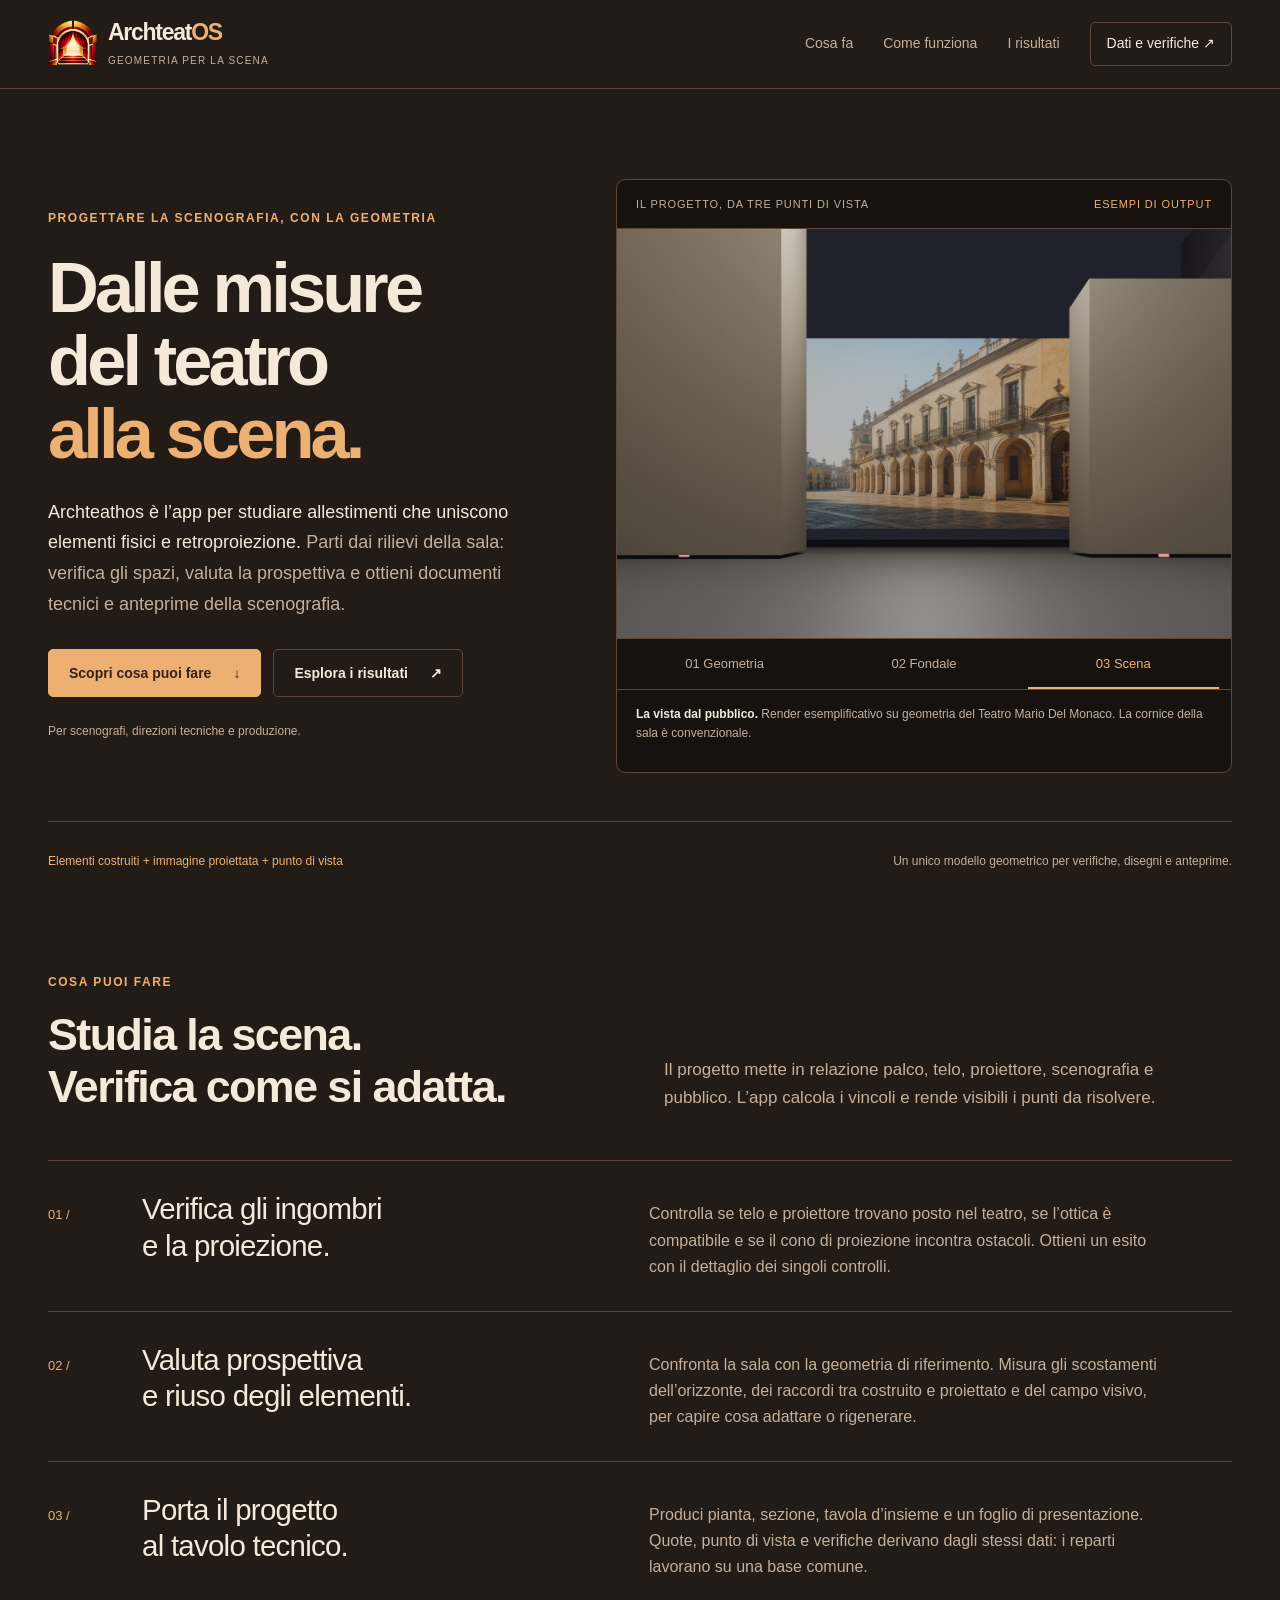
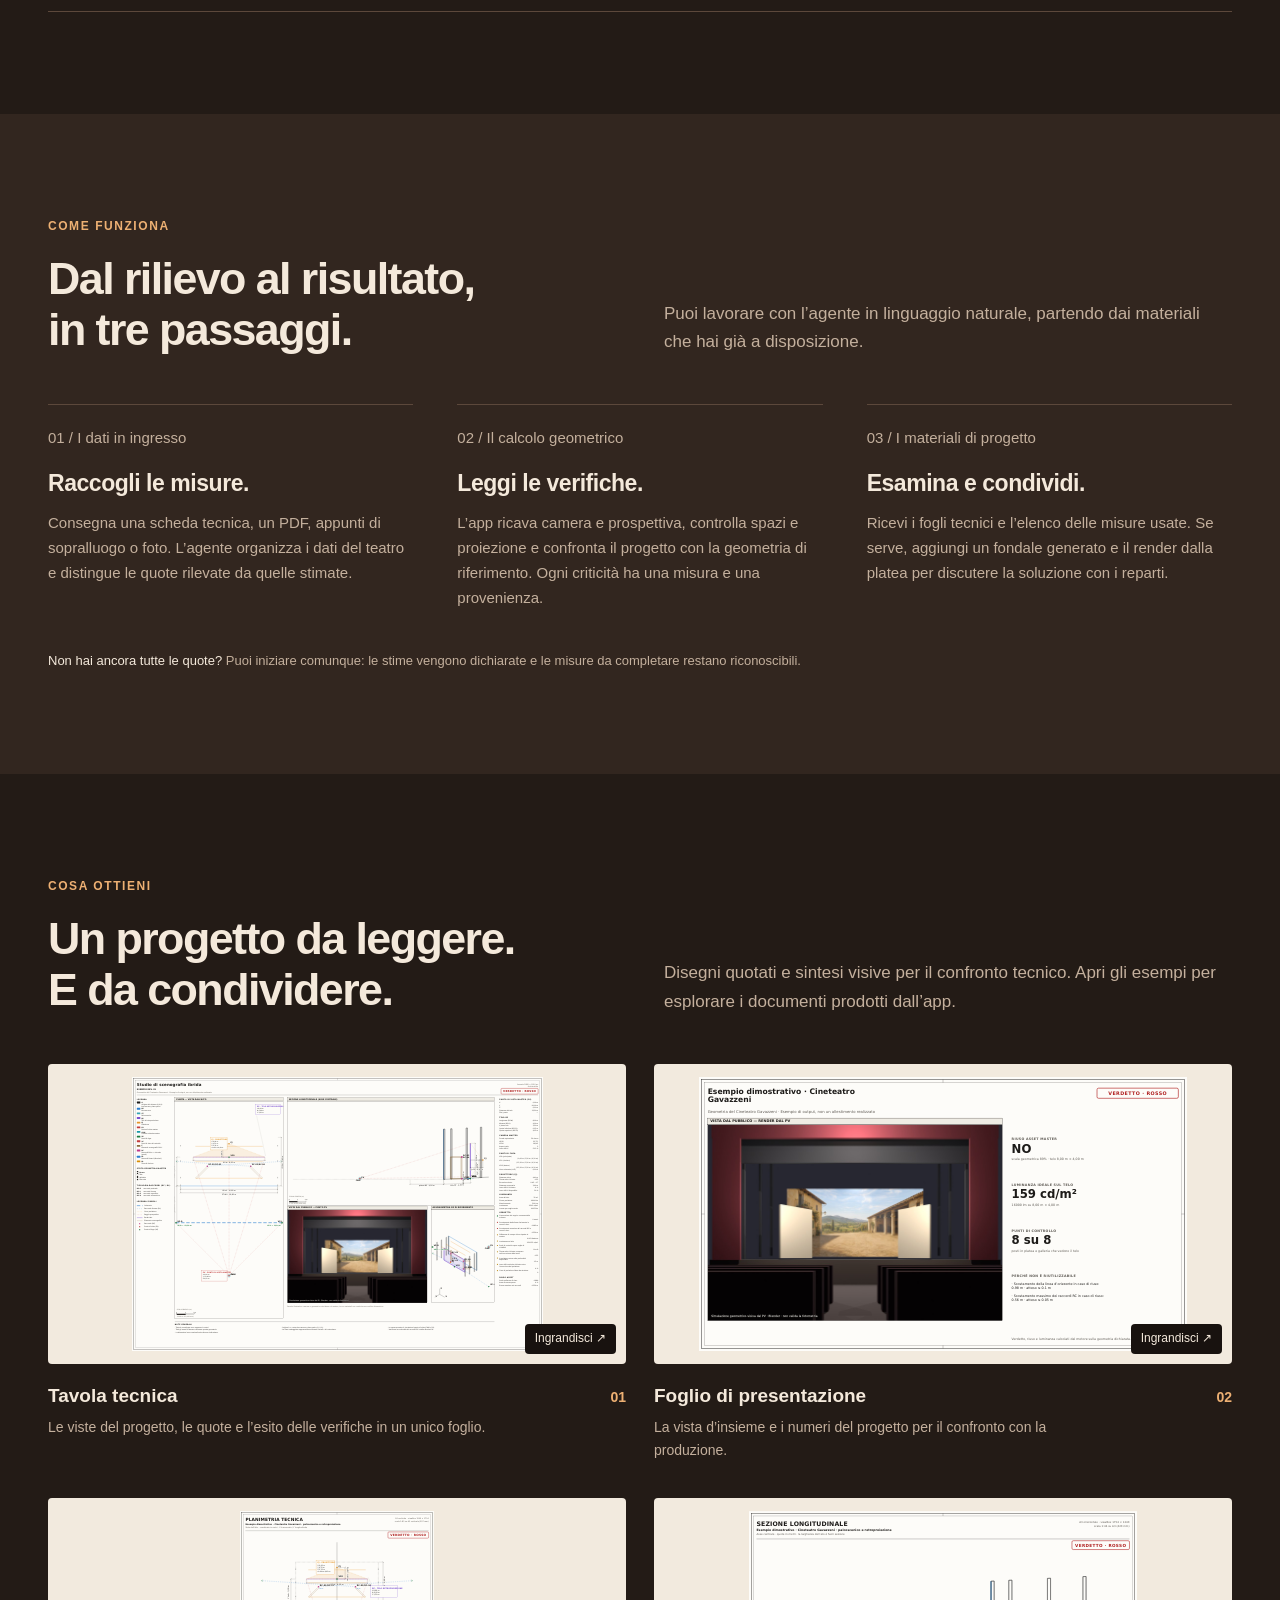
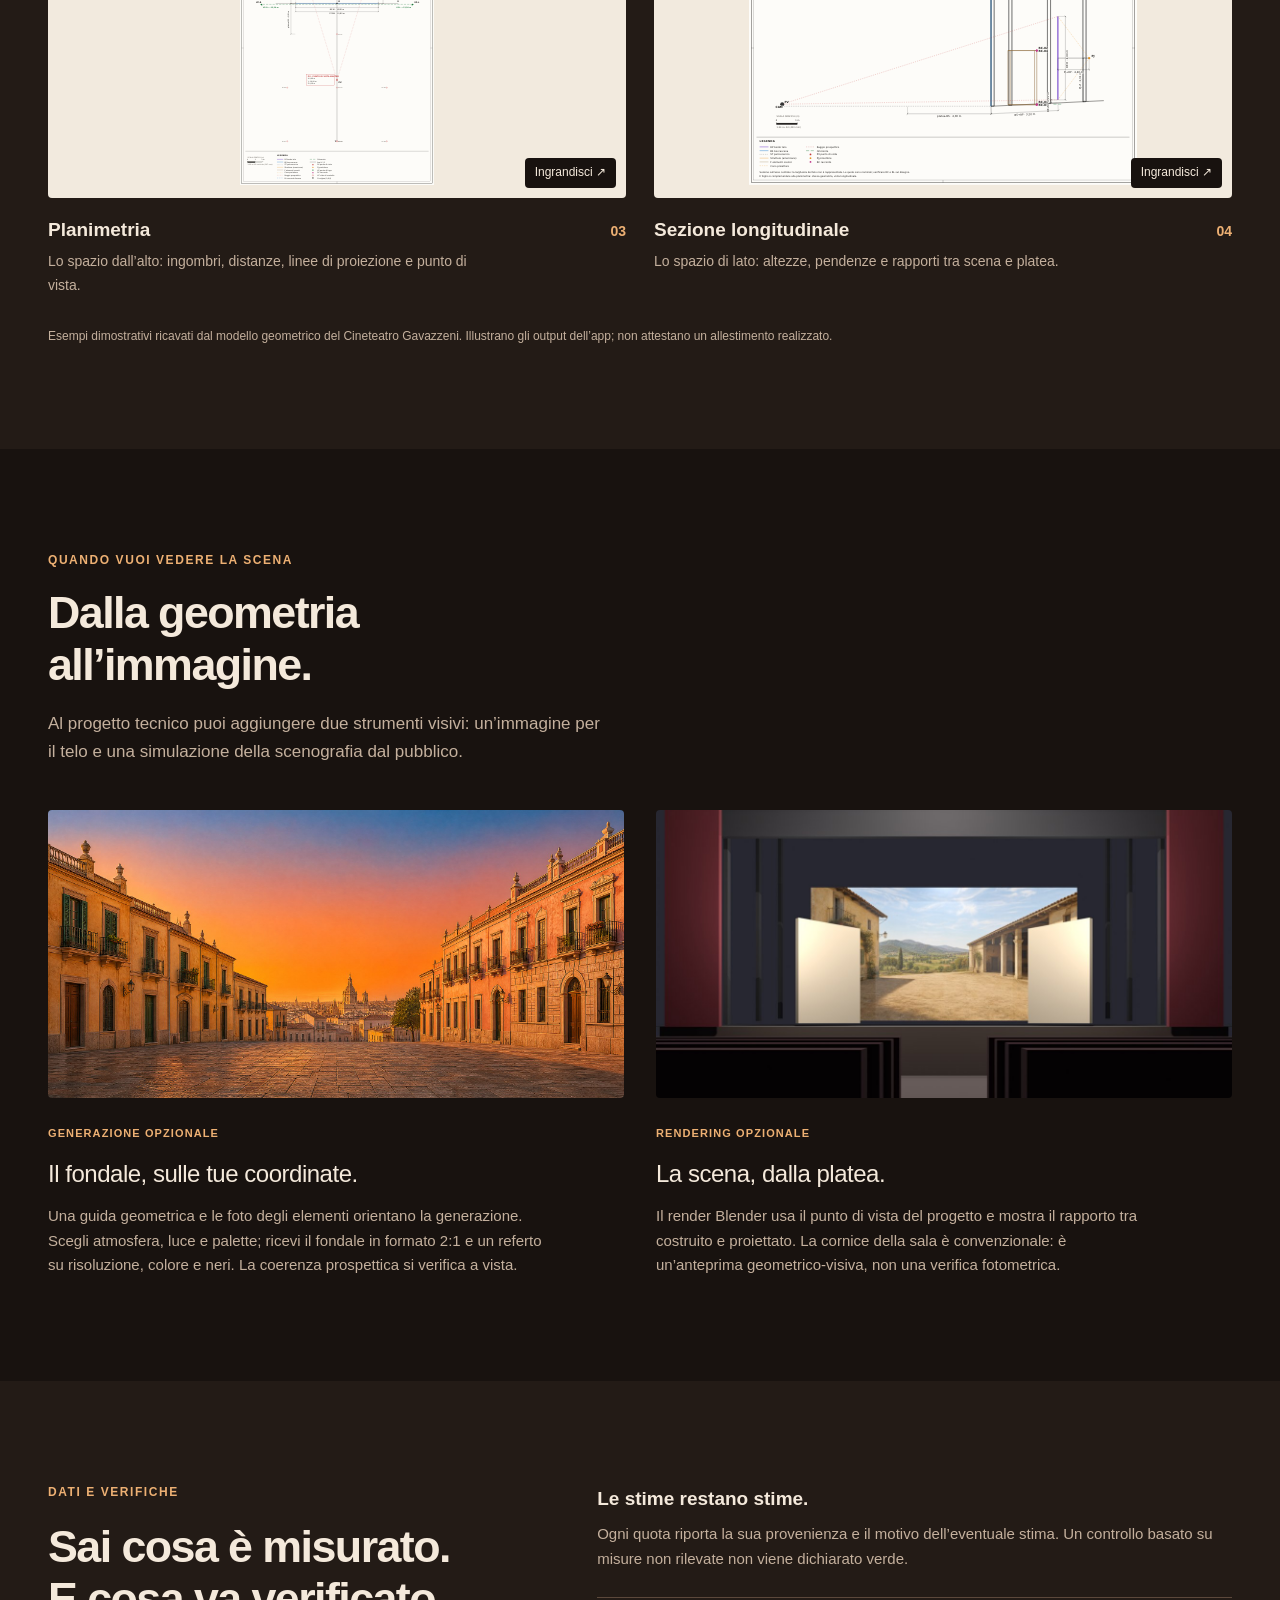
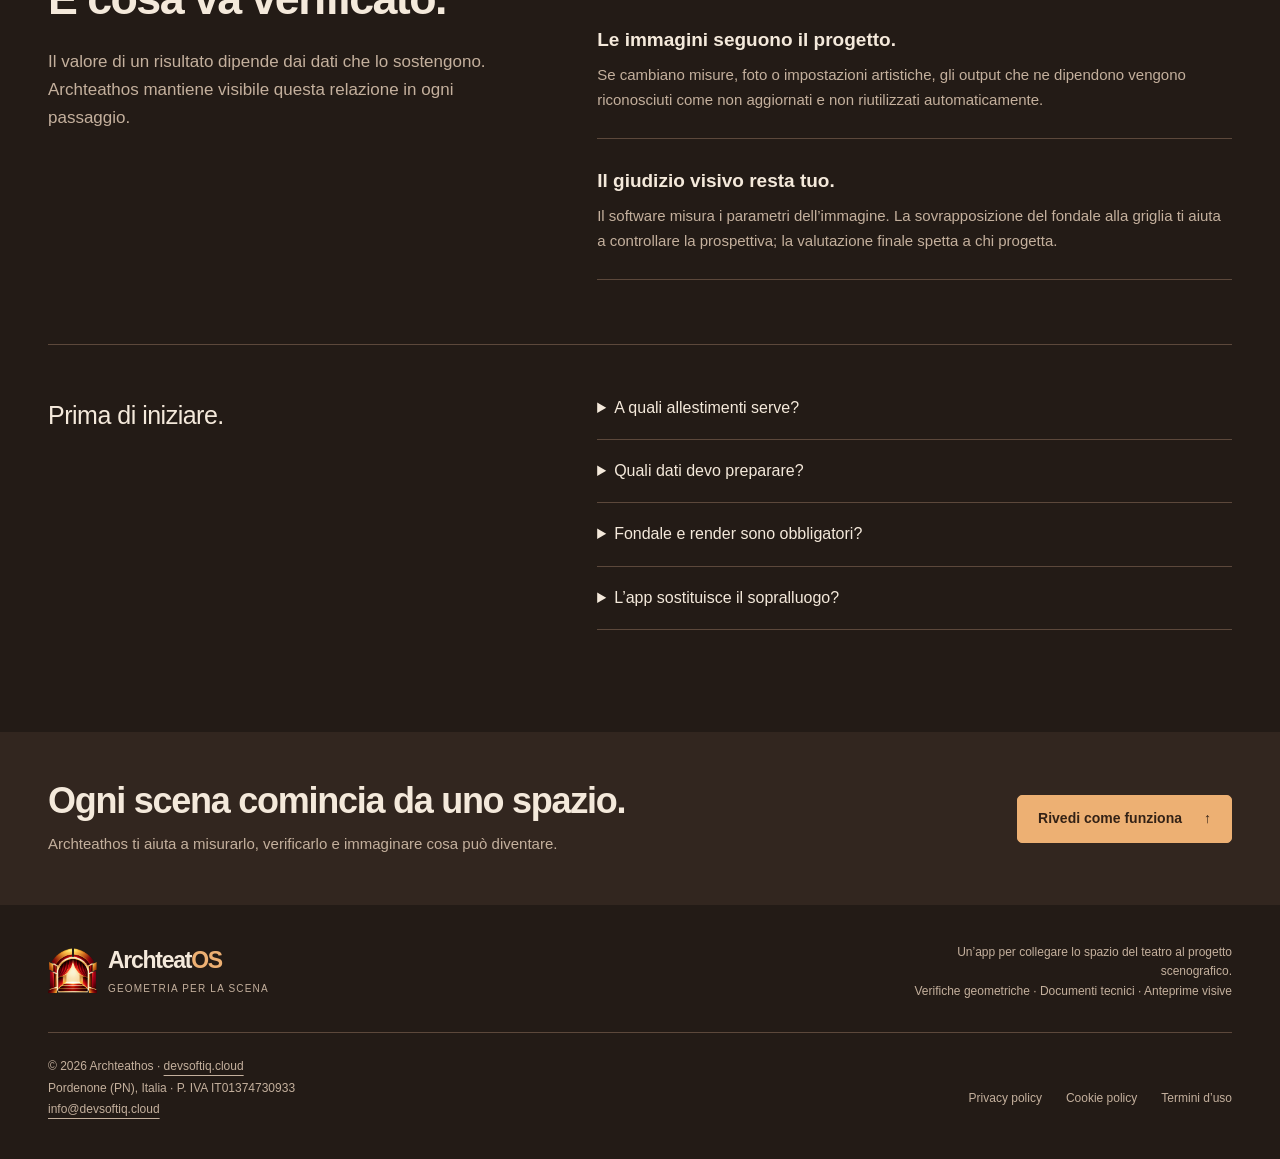
==== archteathos/index.html @ ee928421 "Publish Archteathos landing with DevSoftIQ legal details" ====
<!doctype html>
<html lang="it">
<head>
<meta charset="utf-8">
<meta name="viewport" content="width=device-width, initial-scale=1">
<title>Archteathos | Dalle misure del teatro alla scena</title>
<meta name="description" content="Archteathos è l’app per verificare la geometria di scenografie fisiche e retroproiettate: dalle misure del teatro a verifiche di fattibilità, tavole tecniche, fondali e render.">
<meta property="og:title" content="Archteathos | Dalle misure del teatro alla scena">
<meta property="og:description" content="Verifica gli spazi, studia la prospettiva e prepara i documenti del tuo allestimento. Scopri cosa può fare Archteathos.">
<meta property="og:type" content="website">
<meta property="og:locale" content="it_IT">
<meta property="og:image" content="https://devsoftiq.cloud/archteathos/assets/vista-delmonaco.jpg">
<meta property="og:url" content="https://devsoftiq.cloud/archteathos/">
<link rel="canonical" href="https://devsoftiq.cloud/archteathos/">
<meta name="theme-color" content="#231b16">
<link rel="icon" type="image/png" href="assets/logo-trasparente.png">
<style>
:root {
  color-scheme: dark;
  --bg: #231b16; --surface: #32261f; --deep: #18120f;
  --text: #f4e9db; --muted: #c4b09d; --line: #5c483b;
  --accent: #edb073; --accent-ink: #342215; --paper: #f2eade;
  --sans: 'Segoe UI', -apple-system, BlinkMacSystemFont, Arial, sans-serif;
}
@supports (color: oklch(0.2 0.01 55)) {
  :root {
    --bg: oklch(23% .015 55); --surface: oklch(28% .022 55); --deep: oklch(19% .012 55);
    --text: oklch(94% .022 75); --muted: oklch(77% .035 65); --line: oklch(42% .035 55);
    --accent: oklch(80% .105 65); --accent-ink: oklch(27% .035 55); --paper: oklch(94% .018 80);
  }
}
* { box-sizing: border-box; }
html { scroll-padding-top: 100px; }
body { margin: 0; background: var(--bg); color: var(--text); font: 17px/1.65 var(--sans); -webkit-font-smoothing: antialiased; }
h1, h2, h3, p, figure { margin: 0; }
h1, h2, h3 { text-wrap: balance; }
a { color: inherit; text-underline-offset: 5px; }
button { font: inherit; }
button:focus-visible, a:focus-visible, summary:focus-visible, [tabindex="0"]:focus-visible { outline: 3px solid var(--accent); outline-offset: 5px; }
img { display: block; max-width: 100%; height: auto; }
::selection { color: var(--accent-ink); background: var(--accent); }
.wrap { width: min(1320px, 100% - 96px); margin-inline: auto; }
.skip { position: fixed; top: -100px; left: 20px; padding: 12px 20px; background: var(--accent); color: var(--accent-ink); z-index: 100; }
.skip:focus { top: 12px; }
.eyebrow { font-size: 12px; line-height: 1.5; font-weight: 650; letter-spacing: .13em; text-transform: uppercase; color: var(--accent); }
.section { padding-block: clamp(72px, 8vw, 112px); }
.section-head { display: grid; grid-template-columns: 1fr 1fr; align-items: end; gap: 48px; margin-bottom: 48px; }
.section-head .eyebrow { margin-bottom: 18px; }
h2 { font-size: clamp(32px, 3.5vw, 48px); line-height: 1.15; font-weight: 550; letter-spacing: -.035em; }
.intro { max-width: 59ch; color: var(--muted); }
.header { position: sticky; top: 0; z-index: 20; background: var(--bg); border-bottom: 1px solid var(--line); }
.header-in { min-height: 88px; display: flex; justify-content: space-between; align-items: center; gap: 24px; }
.brand { display: inline-flex; align-items: center; gap: 11px; text-decoration: none; flex-shrink: 0; }
.brand-mark { position: relative; width: 49px; height: 48px; overflow: hidden; flex: none; }
.brand-mark img { position: absolute; width: 98px; max-width: none; left: -24px; top: -17px; }
.brand-name { font-size: 23px; line-height: 1.1; font-weight: 650; letter-spacing: -.055em; }
.brand-name span { color: var(--accent); }
.brand-desc { display: block; color: var(--muted); font-size: 10px; line-height: 1.4; letter-spacing: .12em; text-transform: uppercase; margin-top: 5px; }
.nav { display: flex; gap: 30px; align-items: center; }
.nav a { font-size: 14px; color: var(--muted); text-decoration: none; padding-block: 12px; }
.nav a:hover { color: var(--accent); }
.nav .nav-action { color: var(--text); border: 1px solid var(--line); border-radius: 5px; padding: 9px 16px; }
.nav .nav-action:hover { border-color: var(--accent); }
.hero { padding-block: clamp(50px, 7vw, 94px) 36px; }
.hero-grid { display: grid; grid-template-columns: .9fr 1.1fr; gap: clamp(35px, 5vw, 72px); align-items: center; }
.hero .eyebrow { margin-bottom: 25px; }
h1 { font-size: clamp(48px, 5.5vw, 78px); line-height: 1.035; letter-spacing: -.055em; font-weight: 550; margin-bottom: 26px; }
h1 span { color: var(--accent); display: block; }
.hero-copy { color: var(--muted); max-width: 47ch; font-size: 18px; line-height: 1.7; }
.hero-copy strong { color: var(--text); font-weight: 500; }
.actions { display: flex; flex-wrap: wrap; gap: 12px; margin-top: 30px; }
.button { display: inline-flex; min-height: 48px; align-items: center; justify-content: center; gap: 22px; padding: 11px 20px; border: 1px solid var(--line); border-radius: 5px; text-decoration: none; font-size: 14px; font-weight: 600; transition: background .2s, border-color .2s; }
.button-primary { background: var(--accent); color: var(--accent-ink); border-color: var(--accent); }
.button:hover { border-color: var(--accent); background: var(--surface); }
.button-primary:hover { background: var(--text); border-color: var(--text); }
.audience { color: var(--muted); font-size: 12px; margin-top: 25px; }
.viewer { min-width: 0; border: 1px solid var(--line); background: var(--deep); border-radius: 9px; overflow: hidden; }
.viewer-top { display: flex; justify-content: space-between; align-items: center; padding: 15px 19px; font-size: 11px; letter-spacing: .08em; text-transform: uppercase; color: var(--muted); border-bottom: 1px solid var(--line); }
.viewer-top span:last-child { color: var(--accent); }
.preview-image { aspect-ratio: 3 / 2; width: 100%; object-fit: contain; background: var(--deep); }
.preview-image.paper { background: var(--paper); }
.tabs { display: flex; padding-inline: 12px; border-block: 1px solid var(--line); gap: 8px; }
.tab { flex: 1; border: 0; border-bottom: 2px solid transparent; color: var(--muted); background: transparent; padding: 14px 6px 12px; font-size: 13px; cursor: pointer; }
.tab[aria-selected="true"] { color: var(--accent); border-bottom-color: var(--accent); }
.tab:hover { color: var(--text); }
.preview-caption { min-height: 82px; padding: 15px 19px; color: var(--muted); font-size: 12px; line-height: 1.6; }
.preview-caption strong { color: var(--text); font-weight: 550; }
.hero-foot { display: flex; justify-content: space-between; gap: 30px; padding-top: 30px; margin-top: 48px; border-top: 1px solid var(--line); color: var(--muted); font-size: 12px; }
.hero-foot p:first-child { color: var(--accent); }
.capabilities { padding-top: 66px; }
.cap-row { display: grid; grid-template-columns: 64px .9fr 1.1fr; gap: 30px; padding-block: 30px; border-top: 1px solid var(--line); align-items: baseline; }
.cap-row:last-child { border-bottom: 1px solid var(--line); }
.cap-number { font-size: 13px; color: var(--accent); font-variant-numeric: tabular-nums; }
.cap-row h3 { font-size: clamp(23px, 2.3vw, 30px); font-weight: 500; line-height: 1.25; letter-spacing: -.025em; }
.cap-row p { color: var(--muted); max-width: 59ch; font-size: 16px; }
.process { background: var(--surface); }
.steps { display: grid; grid-template-columns: repeat(3, minmax(0, 1fr)); gap: 44px; }
.step { padding-top: 21px; border-top: 1px solid var(--line); }
.step-number { color: var(--accent); font-size: 13px; margin-bottom: 19px; }
.step h3 { font-size: 23px; font-weight: 550; line-height: 1.3; letter-spacing: -.02em; margin-bottom: 12px; }
.step p { color: var(--muted); font-size: 15px; }
.input-note { margin-top: 40px; font-size: 13px; color: var(--muted); }
.input-note span { color: var(--text); }
.gallery { display: grid; grid-template-columns: 1fr 1fr; gap: 36px 28px; }
.sheet { text-decoration: none; min-width: 0; }
.sheet-image { position: relative; background: var(--paper); padding: 13px; height: 300px; display: flex; align-items: center; justify-content: center; border-radius: 4px; overflow: hidden; }
.sheet-image img { height: 100%; width: 100%; min-width: 0; min-height: 0; object-fit: contain; transition: transform .25s ease-out; }
.sheet:hover .sheet-image img { transform: scale(1.025); }
.sheet-open { position: absolute; right: 10px; bottom: 10px; background: var(--deep); color: var(--text); border-radius: 4px; padding: 5px 10px; font-size: 12px; }
.sheet-title { display: flex; justify-content: space-between; align-items: baseline; margin-top: 16px; font-size: 19px; font-weight: 550; }
.sheet-title span { color: var(--accent); font-size: 14px; }
.sheet p { color: var(--muted); font-size: 14px; margin-top: 5px; max-width: 58ch; }
.gallery-note { margin-top: 30px; font-size: 12px; color: var(--muted); }
.visual-section { background: var(--deep); }
.visual-heading { max-width: 700px; margin-bottom: 44px; }
.visual-heading h2 { margin-block: 18px 20px; }
.visuals { display: grid; grid-template-columns: 1fr 1fr; gap: 32px; }
.visual-figure img { width: 100%; aspect-ratio: 2 / 1; object-fit: cover; border-radius: 4px; }
.visual-figure figcaption { margin-top: 20px; }
.visual-figure h3 { font-size: 24px; font-weight: 500; margin-top: 8px; letter-spacing: -.02em; }
.visual-figure p { font-size: 15px; color: var(--muted); margin-top: 10px; max-width: 60ch; }
.optional { color: var(--accent); font-size: 11px; font-weight: 600; letter-spacing: .1em; text-transform: uppercase; }
.trust-grid { display: grid; grid-template-columns: .85fr 1.15fr; gap: 80px; }
.trust-heading .eyebrow { margin-bottom: 20px; }
.trust-heading .intro { margin-top: 24px; }
.trust-list { display: grid; gap: 26px; }
.trust-item { border-bottom: 1px solid var(--line); padding-bottom: 25px; }
.trust-item h3 { font-size: 19px; font-weight: 550; margin-bottom: 8px; }
.trust-item p { font-size: 15px; color: var(--muted); }
.faq { border-top: 1px solid var(--line); padding-top: 50px; margin-top: 64px; display: grid; grid-template-columns: .85fr 1.15fr; gap: 80px; }
.faq h3 { font-size: 25px; font-weight: 500; letter-spacing: -.02em; }
details { border-bottom: 1px solid var(--line); }
summary { padding-block: 18px; cursor: pointer; font-size: 16px; }
details:first-child summary { padding-top: 0; }
details p { color: var(--muted); font-size: 14px; padding-bottom: 23px; }
.closing { padding-block: 48px; background: var(--surface); }
.closing-in { display: flex; justify-content: space-between; gap: 32px; align-items: center; }
.closing h2 { font-size: clamp(25px, 3vw, 36px); }
.closing p { margin-top: 10px; color: var(--muted); font-size: 15px; }
.footer { padding-block: 38px; }
.footer-in { display: flex; justify-content: space-between; align-items: center; gap: 32px; }
.footer-copy { color: var(--muted); max-width: 49ch; font-size: 12px; text-align: right; }
.footer-legal { display: flex; justify-content: space-between; align-items: flex-end; flex-wrap: wrap; gap: 20px 40px; border-top: 1px solid var(--line); margin-top: 30px; padding-top: 23px; color: var(--muted); font-size: 12px; }
.footer-owner { max-width: 65ch; line-height: 1.8; }
.footer-owner a { white-space: nowrap; }
.legal-links { display: flex; flex-wrap: wrap; gap: 8px 24px; }
.legal-links a { display: inline-flex; align-items: center; min-height: 44px; text-decoration: none; }
.footer-legal a:hover { color: var(--accent); text-decoration: underline; }
.lightbox { padding: 0; width: min(1400px, 94vw); max-width: 94vw; max-height: 94dvh; background: var(--bg); color: var(--text); border: 1px solid var(--line); border-radius: 7px; }
.lightbox::backdrop { background: rgb(15 10 7 / .9); }
.lightbox-head { display: flex; align-items: center; justify-content: space-between; gap: 20px; padding: 12px 18px; border-bottom: 1px solid var(--line); }
.lightbox-head p { color: var(--muted); font-size: 13px; }
.close { color: var(--text); background: var(--surface); border: 1px solid var(--line); padding: 8px 14px; border-radius: 4px; font-size: 13px; cursor: pointer; }
.lightbox figure { padding: 16px; }
.lightbox img { max-height: 74dvh; width: 100%; object-fit: contain; }
.lightbox figcaption { color: var(--muted); font-size: 13px; padding-top: 15px; }
@media (max-width: 1100px) {
  .wrap { width: calc(100% - 64px); }
  .nav { gap: 20px; }
  .hero-grid { gap: 30px; grid-template-columns: 1fr 1fr; }
  h1 { font-size: clamp(47px, 6vw, 66px); }
  .hero-copy { font-size: 16px; }
  .actions { gap: 10px; }
  .button { padding-inline: 15px; gap: 12px; }
  .sheet-image { height: 250px; }
  .trust-grid, .faq { gap: 42px; }
}
@media (max-width: 800px) {
  html { scroll-padding-top: 135px; }
  .header-in { flex-wrap: wrap; gap: 4px; padding-block: 12px 7px; }
  .brand-mark { width: 43px; height: 42px; }
  .brand-mark img { width: 86px; left: -21px; top: -15px; }
  .brand-name { font-size: 21px; }
  .nav { width: 100%; justify-content: space-between; gap: 12px; }
  .nav a { font-size: 12px; padding-block: 9px; }
  .nav .nav-action { padding: 5px 10px; }
  .hero-grid, .section-head, .trust-grid, .faq { grid-template-columns: 1fr; }
  .hero-grid { gap: 40px; }
  h1 { font-size: clamp(52px, 9vw, 74px); }
  .hero-copy { max-width: 60ch; font-size: 17px; }
  .hero .eyebrow { margin-bottom: 21px; }
  .audience { margin-top: 20px; }
  .viewer { max-width: 640px; width: 100%; }
  .hero-foot { margin-top: 32px; padding-top: 22px; }
  .section-head { gap: 22px; margin-bottom: 36px; }
  .cap-row { grid-template-columns: 32px 1fr; gap: 16px; padding-block: 26px; }
  .cap-row p { grid-column: 2; }
  .steps { gap: 26px; }
  .step h3 { font-size: 20px; }
  .step p { font-size: 14px; }
  .sheet-image { height: 210px; }
  .trust-grid, .faq { gap: 32px; }
  .visuals { gap: 24px; }
  .closing-in { align-items: flex-start; flex-direction: column; gap: 24px; }
}
@media (max-width: 540px) {
  .wrap { width: calc(100% - 40px); }
  .hero { padding-top: 37px; }
  h1 { font-size: clamp(45px, 12vw, 64px); }
  .eyebrow { font-size: 10px; }
  .hero-copy { font-size: 16px; }
  .button { font-size: 13px; }
  .hero-foot { flex-direction: column; gap: 7px; font-size: 11px; }
  .capabilities { padding-top: 42px; }
  .cap-row h3 { font-size: 24px; }
  .cap-row p { font-size: 15px; }
  .steps, .gallery, .visuals { grid-template-columns: 1fr; }
  .steps { gap: 30px; }
  .step h3 { font-size: 23px; }
  .step p { font-size: 15px; }
  .step-number { margin-bottom: 10px; }
  .gallery { gap: 30px; }
  .sheet-image { height: 260px; }
  .visuals { gap: 40px; }
  .preview-caption { min-height: 92px; }
  .viewer-top { font-size: 9px; padding-inline: 13px; }
  .tab { font-size: 12px; }
  .footer-in { flex-direction: column; align-items: flex-start; gap: 20px; }
  .footer-copy { text-align: left; }
}
@media (prefers-reduced-motion: reduce) { html { scroll-behavior: auto; } *, *::before, *::after { transition: none !important; } }
</style>
</head>
<body>
<a class="skip" href="#contenuto">Vai al contenuto</a>
<header class="header"><div class="wrap header-in">
  <a class="brand" href="#inizio" aria-label="Archteathos, inizio pagina"><span class="brand-mark"><img src="assets/logo-trasparente.png" alt="" width="1254" height="1254"></span><span><span class="brand-name">Archteat<span>OS</span></span><span class="brand-desc">Geometria per la scena</span></span></a>
  <nav class="nav" aria-label="Navigazione principale"><a href="#funzioni">Cosa fa</a><a href="#processo">Come funziona</a><a href="#risultati">I risultati</a><a class="nav-action" href="#affidabilita">Dati e verifiche <span aria-hidden="true">↗</span></a></nav>
</div></header>
<main id="contenuto">
<section class="hero" id="inizio" aria-labelledby="hero-title"><div class="wrap">
  <div class="hero-grid">
    <div><p class="eyebrow">Progettare la scenografia, con la geometria</p><h1 id="hero-title">Dalle misure<br>del teatro <span>alla scena.</span></h1><p class="hero-copy"><strong>Archteathos è l’app per studiare allestimenti che uniscono elementi fisici e retroproiezione.</strong> Parti dai rilievi della sala: verifica gli spazi, valuta la prospettiva e ottieni documenti tecnici e anteprime della scenografia.</p><div class="actions"><a class="button button-primary" href="#funzioni">Scopri cosa puoi fare <span aria-hidden="true">↓</span></a><a class="button" href="#risultati">Esplora i risultati <span aria-hidden="true">↗</span></a></div><p class="audience">Per scenografi, direzioni tecniche e produzione.</p></div>
    <div class="viewer" aria-label="Esempi degli output di Archteathos">
      <div class="viewer-top"><span>Il progetto, da tre punti di vista</span><span>Esempi di output</span></div>
      <div id="preview-panel" role="tabpanel" aria-labelledby="tab-scena" tabindex="0"><img id="preview-image" class="preview-image" src="assets/vista-delmonaco.jpg" alt="Esempio di render dalla platea: elementi fisici ai lati e fondale retroproiettato al centro" width="1536" height="1024" fetchpriority="high"></div>
      <div class="tabs" role="tablist" aria-label="Esplora gli output"><button class="tab" id="tab-geometria" type="button" role="tab" aria-selected="false" aria-controls="preview-panel" tabindex="-1" data-preview="geometria">01 Geometria</button><button class="tab" id="tab-fondale" type="button" role="tab" aria-selected="false" aria-controls="preview-panel" tabindex="-1" data-preview="fondale">02 Fondale</button><button class="tab" id="tab-scena" type="button" role="tab" aria-selected="true" aria-controls="preview-panel" data-preview="scena">03 Scena</button></div>
      <p class="preview-caption" id="preview-caption" aria-live="polite"><strong>La vista dal pubblico.</strong> Render esemplificativo su geometria del Teatro Mario Del Monaco. La cornice della sala è convenzionale.</p>
    </div>
  </div>
  <div class="hero-foot"><p>Elementi costruiti + immagine proiettata + punto di vista</p><p>Un unico modello geometrico per verifiche, disegni e anteprime.</p></div>
</div></section>

<section class="section capabilities" id="funzioni" aria-labelledby="functions-title"><div class="wrap">
  <div class="section-head"><div><p class="eyebrow">Cosa puoi fare</p><h2 id="functions-title">Studia la scena.<br>Verifica come si adatta.</h2></div><p class="intro">Il progetto mette in relazione palco, telo, proiettore, scenografia e pubblico. L’app calcola i vincoli e rende visibili i punti da risolvere.</p></div>
  <article class="cap-row"><span class="cap-number">01 /</span><h3>Verifica gli ingombri<br>e la proiezione.</h3><p>Controlla se telo e proiettore trovano posto nel teatro, se l’ottica è compatibile e se il cono di proiezione incontra ostacoli. Ottieni un esito con il dettaglio dei singoli controlli.</p></article>
  <article class="cap-row"><span class="cap-number">02 /</span><h3>Valuta prospettiva<br>e riuso degli elementi.</h3><p>Confronta la sala con la geometria di riferimento. Misura gli scostamenti dell’orizzonte, dei raccordi tra costruito e proiettato e del campo visivo, per capire cosa adattare o rigenerare.</p></article>
  <article class="cap-row"><span class="cap-number">03 /</span><h3>Porta il progetto<br>al tavolo tecnico.</h3><p>Produci pianta, sezione, tavola d’insieme e un foglio di presentazione. Quote, punto di vista e verifiche derivano dagli stessi dati: i reparti lavorano su una base comune.</p></article>
</div></section>

<section class="section process" id="processo" aria-labelledby="process-title"><div class="wrap">
  <div class="section-head"><div><p class="eyebrow">Come funziona</p><h2 id="process-title">Dal rilievo al risultato,<br>in tre passaggi.</h2></div><p class="intro">Puoi lavorare con l’agente in linguaggio naturale, partendo dai materiali che hai già a disposizione.</p></div>
  <div class="steps">
    <article class="step"><p class="step-number">01 / I dati in ingresso</p><h3>Raccogli le misure.</h3><p>Consegna una scheda tecnica, un PDF, appunti di sopralluogo o foto. L’agente organizza i dati del teatro e distingue le quote rilevate da quelle stimate.</p></article>
    <article class="step"><p class="step-number">02 / Il calcolo geometrico</p><h3>Leggi le verifiche.</h3><p>L’app ricava camera e prospettiva, controlla spazi e proiezione e confronta il progetto con la geometria di riferimento. Ogni criticità ha una misura e una provenienza.</p></article>
    <article class="step"><p class="step-number">03 / I materiali di progetto</p><h3>Esamina e condividi.</h3><p>Ricevi i fogli tecnici e l’elenco delle misure usate. Se serve, aggiungi un fondale generato e il render dalla platea per discutere la soluzione con i reparti.</p></article>
  </div><p class="input-note"><span>Non hai ancora tutte le quote?</span> Puoi iniziare comunque: le stime vengono dichiarate e le misure da completare restano riconoscibili.</p>
</div></section>

<section class="section" id="risultati" aria-labelledby="results-title"><div class="wrap">
  <div class="section-head"><div><p class="eyebrow">Cosa ottieni</p><h2 id="results-title">Un progetto da leggere.<br>E da condividere.</h2></div><p class="intro">Disegni quotati e sintesi visive per il confronto tecnico. Apri gli esempi per esplorare i documenti prodotti dall’app.</p></div>
  <div class="gallery">
    <a class="sheet" href="assets/esempio-tavola.svg" data-caption="Tavola tecnica: geometria del Cineteatro Gavazzeni, cartiglio dimostrativo. Quote e controlli prodotti dal motore; render esemplificativo esistente."><div class="sheet-image"><img src="assets/esempio-tavola.svg" alt="Tavola tecnica con pianta, sezione, vista dal pubblico, assonometria e controlli geometrici" width="2880" height="1920" loading="lazy"><span class="sheet-open">Ingrandisci ↗</span></div><div class="sheet-title">Tavola tecnica <span>01</span></div><p>Le viste del progetto, le quote e l’esito delle verifiche in un unico foglio.</p></a>
    <a class="sheet" href="assets/esempio-presentazione.svg" data-caption="Foglio di presentazione: esempio sulla geometria del Cineteatro Gavazzeni, con vista dal pubblico e sintesi delle verifiche."><div class="sheet-image"><img src="assets/esempio-presentazione.svg" alt="Foglio di presentazione con render della scenografia e sintesi dei risultati geometrici" width="1920" height="1280" loading="lazy"><span class="sheet-open">Ingrandisci ↗</span></div><div class="sheet-title">Foglio di presentazione <span>02</span></div><p>La vista d’insieme e i numeri del progetto per il confronto con la produzione.</p></a>
    <a class="sheet" href="assets/esempio-planimetria.svg" data-caption="Planimetria quotata: esempio sulla geometria del Cineteatro Gavazzeni. Quote nominali da verificare secondo la provenienza dei dati."><div class="sheet-image"><img src="assets/esempio-planimetria.svg" alt="Pianta quotata con palco, telo, proiettore e punto di vista del pubblico" width="1400" height="1980" loading="lazy"><span class="sheet-open">Ingrandisci ↗</span></div><div class="sheet-title">Planimetria <span>03</span></div><p>Lo spazio dall’alto: ingombri, distanze, linee di proiezione e punto di vista.</p></a>
    <a class="sheet" href="assets/esempio-sezione.svg" data-caption="Sezione longitudinale: esempio sulla geometria del Cineteatro Gavazzeni, lungo l’asse centrale della sala."><div class="sheet-image"><img src="assets/esempio-sezione.svg" alt="Sezione longitudinale quotata di palco, telo, proiettore e platea" width="1980" height="1400" loading="lazy"><span class="sheet-open">Ingrandisci ↗</span></div><div class="sheet-title">Sezione longitudinale <span>04</span></div><p>Lo spazio di lato: altezze, pendenze e rapporti tra scena e platea.</p></a>
  </div><p class="gallery-note">Esempi dimostrativi ricavati dal modello geometrico del Cineteatro Gavazzeni. Illustrano gli output dell’app; non attestano un allestimento realizzato.</p>
</div></section>

<section class="section visual-section" id="visualizzazione" aria-labelledby="visual-title"><div class="wrap">
  <div class="visual-heading"><p class="eyebrow">Quando vuoi vedere la scena</p><h2 id="visual-title">Dalla geometria<br>all’immagine.</h2><p class="intro">Al progetto tecnico puoi aggiungere due strumenti visivi: un’immagine per il telo e una simulazione della scenografia dal pubblico.</p></div>
  <div class="visuals">
    <figure class="visual-figure"><img src="assets/fondale-ponchielli.jpg" alt="Esempio di fondale generato: architetture di una piazza nella luce del tramonto" width="880" height="440" loading="lazy"><figcaption><span class="optional">Generazione opzionale</span><h3>Il fondale, sulle tue coordinate.</h3><p>Una guida geometrica e le foto degli elementi orientano la generazione. Scegli atmosfera, luce e palette; ricevi il fondale in formato 2:1 e un referto su risoluzione, colore e neri. La coerenza prospettica si verifica a vista.</p></figcaption></figure>
    <figure class="visual-figure"><img src="assets/vista-gavazzeni.jpg" alt="Esempio di render dal pubblico: fondale proiettato ed elementi scenografici fisici nella cornice della sala" width="880" height="528" loading="lazy"><figcaption><span class="optional">Rendering opzionale</span><h3>La scena, dalla platea.</h3><p>Il render Blender usa il punto di vista del progetto e mostra il rapporto tra costruito e proiettato. La cornice della sala è convenzionale: è un’anteprima geometrico-visiva, non una verifica fotometrica.</p></figcaption></figure>
  </div>
</div></section>

<section class="section" id="affidabilita" aria-labelledby="trust-title"><div class="wrap">
  <div class="trust-grid">
    <div class="trust-heading"><p class="eyebrow">Dati e verifiche</p><h2 id="trust-title">Sai cosa è misurato.<br>E cosa va verificato.</h2><p class="intro">Il valore di un risultato dipende dai dati che lo sostengono. Archteathos mantiene visibile questa relazione in ogni passaggio.</p></div>
    <div class="trust-list">
      <article class="trust-item"><h3>Le stime restano stime.</h3><p>Ogni quota riporta la sua provenienza e il motivo dell’eventuale stima. Un controllo basato su misure non rilevate non viene dichiarato verde.</p></article>
      <article class="trust-item"><h3>Le immagini seguono il progetto.</h3><p>Se cambiano misure, foto o impostazioni artistiche, gli output che ne dipendono vengono riconosciuti come non aggiornati e non riutilizzati automaticamente.</p></article>
      <article class="trust-item"><h3>Il giudizio visivo resta tuo.</h3><p>Il software misura i parametri dell’immagine. La sovrapposizione del fondale alla griglia ti aiuta a controllare la prospettiva; la valutazione finale spetta a chi progetta.</p></article>
    </div>
  </div>
  <div class="faq"><h3>Prima di iniziare.</h3><div>
    <details><summary>A quali allestimenti serve?</summary><p>È pensata per scenografie ibride, con elementi fisici raccordati a un fondale in retroproiezione. Non è legata a una singola opera: la geometria della sala e le scelte artistiche del progetto sono i dati su cui lavorare.</p></details>
    <details><summary>Quali dati devo preparare?</summary><p>Le dimensioni di boccascena, palco e retropalco; le misure e la posizione del telo; i dati del proiettore e il punto di vista in platea. Schede tecniche, appunti e foto aiutano l’agente a organizzare il modello. Le informazioni mancanti vengono esplicitate.</p></details>
    <details><summary>Fondale e render sono obbligatori?</summary><p>No. Verifiche geometriche e documenti tecnici funzionano anche senza generazione di immagini e senza Blender. Fondale e render sono estensioni opzionali del workflow.</p></details>
    <details><summary>L’app sostituisce il sopralluogo?</summary><p>Il sopralluogo fornisce le misure verificate su cui basare il progetto. L’app organizza i dati, esegue i controlli e segnala le quote da completare; la decisione tecnica e di produzione resta alle persone responsabili.</p></details>
  </div></div>
</div></section>
<section class="closing" aria-labelledby="closing-title"><div class="wrap closing-in"><div><h2 id="closing-title">Ogni scena comincia da uno spazio.</h2><p>Archteathos ti aiuta a misurarlo, verificarlo e immaginare cosa può diventare.</p></div><a class="button button-primary" href="#processo">Rivedi come funziona <span aria-hidden="true">↑</span></a></div></section>
</main>
<footer class="footer"><div class="wrap">
  <div class="footer-in"><a class="brand" href="#inizio" aria-label="Archteathos, torna all’inizio"><span class="brand-mark"><img src="assets/logo-trasparente.png" alt="" width="1254" height="1254" loading="lazy"></span><span><span class="brand-name">Archteat<span>OS</span></span><span class="brand-desc">Geometria per la scena</span></span></a><p class="footer-copy">Un’app per collegare lo spazio del teatro al progetto scenografico.<br>Verifiche geometriche · Documenti tecnici · Anteprime visive</p></div>
  <div class="footer-legal">
    <p class="footer-owner">© 2026 Archteathos · <a href="https://devsoftiq.cloud/">devsoftiq.cloud</a><br>Pordenone (PN), Italia · P. IVA IT01374730933<br><a href="mailto:info@devsoftiq.cloud">info@devsoftiq.cloud</a></p>
    <nav class="legal-links" aria-label="Informazioni legali"><a href="privacy-policy.html">Privacy policy</a><a href="cookie-policy.html">Cookie policy</a><a href="termini-servizio.html">Termini d’uso</a></nav>
  </div>
</div></footer>
<dialog class="lightbox" id="lightbox" aria-labelledby="lightbox-title"><div class="lightbox-head"><p id="lightbox-title">Documento di esempio</p><button class="close" type="button" autofocus>Chiudi <span aria-hidden="true">×</span></button></div><figure><img id="lightbox-image" alt=""><figcaption id="lightbox-caption"></figcaption></figure></dialog>
<script>
(function () {
  'use strict';
  var examples = {
    geometria: { src: 'assets/esempio-tavola.svg', alt: 'Tavola tecnica dimostrativa con pianta, sezione e controlli geometrici', title: 'La geometria del progetto.', text: 'Esempio sulla geometria del Cineteatro Gavazzeni: viste, quote e verifiche nello stesso foglio.', paper: true },
    fondale: { src: 'assets/fondale-ponchielli.jpg', alt: 'Esempio di fondale generato: una piazza al tramonto', title: 'L’immagine per il telo.', text: 'Esempio di generazione per il Teatro Ponchielli. Atmosfera e palette sono scelte del progetto; la prospettiva si verifica a vista.' },
    scena: { src: 'assets/vista-delmonaco.jpg', alt: 'Esempio di render dalla platea con elementi fisici e fondale retroproiettato', title: 'La vista dal pubblico.', text: 'Render esemplificativo su geometria del Teatro Mario Del Monaco. La cornice della sala è convenzionale.' }
  };
  var tabs = Array.from(document.querySelectorAll('[data-preview]'));
  var preview = document.getElementById('preview-image');
  var panel = document.getElementById('preview-panel');
  var caption = document.getElementById('preview-caption');
  function selectTab(tab) {
    var example = examples[tab.dataset.preview];
    tabs.forEach(function (item) { item.setAttribute('aria-selected', String(item === tab)); item.tabIndex = item === tab ? 0 : -1; });
    panel.setAttribute('aria-labelledby', tab.id);
    preview.src = example.src;
    preview.alt = example.alt;
    preview.classList.toggle('paper', Boolean(example.paper));
    var title = document.createElement('strong'); title.textContent = example.title;
    caption.replaceChildren(title, document.createTextNode(' ' + example.text));
  }
  tabs.forEach(function (tab, index) {
    tab.addEventListener('click', function () { selectTab(tab); });
    tab.addEventListener('keydown', function (event) {
      var next;
      if (event.key === 'ArrowRight') next = (index + 1) % tabs.length;
      if (event.key === 'ArrowLeft') next = (index + tabs.length - 1) % tabs.length;
      if (event.key === 'Home') next = 0;
      if (event.key === 'End') next = tabs.length - 1;
      if (next !== undefined) { event.preventDefault(); selectTab(tabs[next]); tabs[next].focus(); }
    });
  });
  var dialog = document.getElementById('lightbox'); var lastOpener;
  if (typeof dialog.showModal === 'function') {
    document.querySelectorAll('.sheet').forEach(function (link) {
      link.addEventListener('click', function (event) {
        if (event.ctrlKey || event.metaKey || event.shiftKey || event.altKey) return;
        event.preventDefault(); lastOpener = link;
        document.getElementById('lightbox-image').src = link.getAttribute('href');
        document.getElementById('lightbox-image').alt = link.querySelector('img').alt;
        document.getElementById('lightbox-caption').textContent = link.dataset.caption;
        document.getElementById('lightbox-title').textContent = link.querySelector('.sheet-title').firstChild.textContent.trim();
        dialog.showModal();
      });
    });
    dialog.querySelector('.close').addEventListener('click', function () { dialog.close(); });
    dialog.addEventListener('click', function (event) {
      if (event.target === dialog) { var bounds = dialog.getBoundingClientRect(); if (event.clientX < bounds.left || event.clientX > bounds.right || event.clientY < bounds.top || event.clientY > bounds.bottom) dialog.close(); }
    });
    dialog.addEventListener('close', function () { if (lastOpener) lastOpener.focus(); });
  }
})();
</script>
</body>
</html>
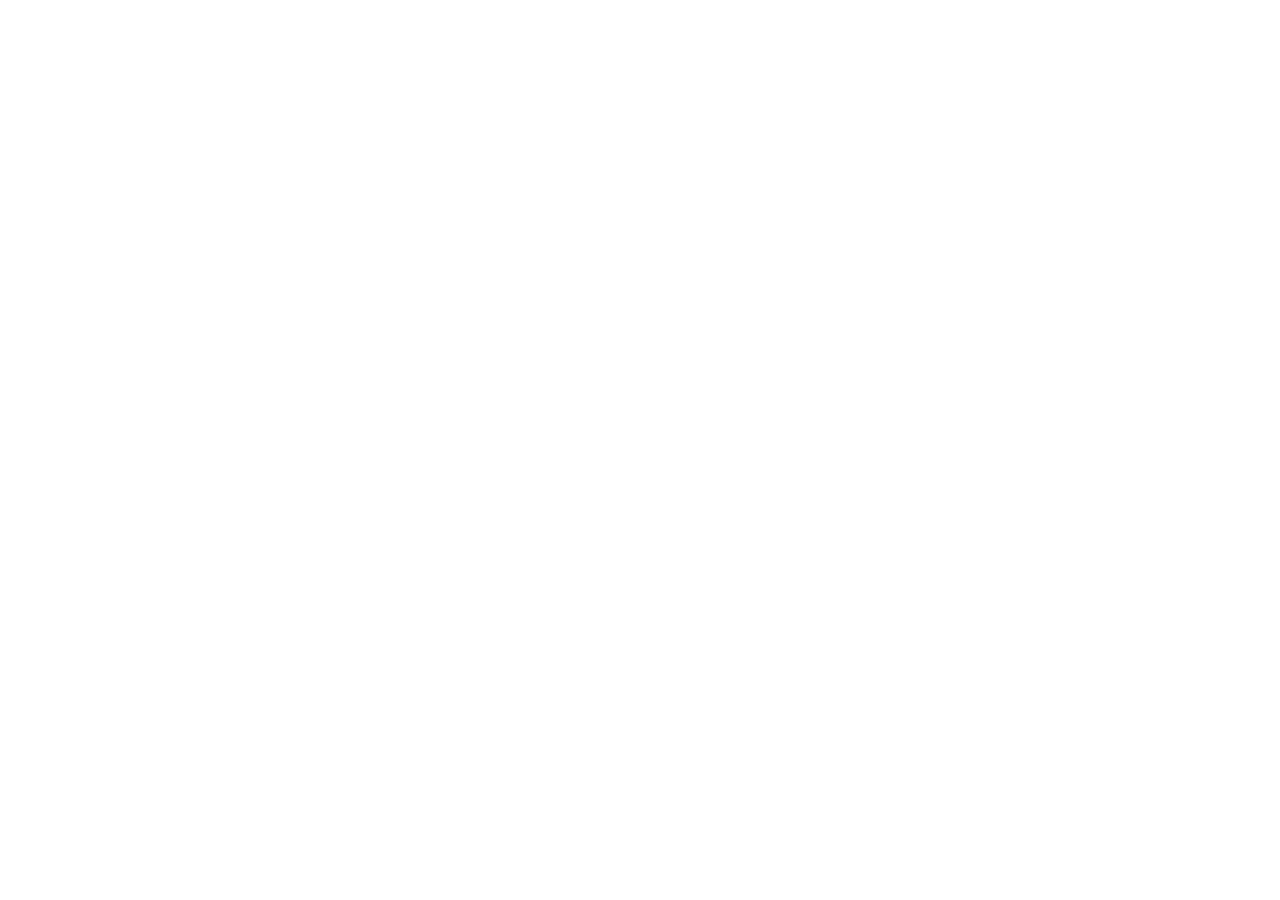
==== commit a25fe04d: "Redirect legacy Archteathos pages to independent website" ====
--- a/archteathos/index.html
+++ b/archteathos/index.html
@@ -1,359 +1 @@
-<!doctype html>
-<html lang="it">
-<head>
-<meta charset="utf-8">
-<meta name="viewport" content="width=device-width, initial-scale=1">
-<title>Archteathos | Dalle misure del teatro alla scena</title>
-<meta name="description" content="Archteathos è l’app per verificare la geometria di scenografie fisiche e retroproiettate: dalle misure del teatro a verifiche di fattibilità, tavole tecniche, fondali e render.">
-<meta property="og:title" content="Archteathos | Dalle misure del teatro alla scena">
-<meta property="og:description" content="Verifica gli spazi, studia la prospettiva e prepara i documenti del tuo allestimento. Scopri cosa può fare Archteathos.">
-<meta property="og:type" content="website">
-<meta property="og:locale" content="it_IT">
-<meta property="og:image" content="https://devsoftiq.cloud/archteathos/assets/vista-delmonaco.jpg">
-<meta property="og:url" content="https://devsoftiq.cloud/archteathos/">
-<link rel="canonical" href="https://devsoftiq.cloud/archteathos/">
-<meta name="theme-color" content="#231b16">
-<link rel="icon" type="image/png" href="assets/logo-trasparente.png">
-<style>
-:root {
-  color-scheme: dark;
-  --bg: #231b16; --surface: #32261f; --deep: #18120f;
-  --text: #f4e9db; --muted: #c4b09d; --line: #5c483b;
-  --accent: #edb073; --accent-ink: #342215; --paper: #f2eade;
-  --sans: 'Segoe UI', -apple-system, BlinkMacSystemFont, Arial, sans-serif;
-}
-@supports (color: oklch(0.2 0.01 55)) {
-  :root {
-    --bg: oklch(23% .015 55); --surface: oklch(28% .022 55); --deep: oklch(19% .012 55);
-    --text: oklch(94% .022 75); --muted: oklch(77% .035 65); --line: oklch(42% .035 55);
-    --accent: oklch(80% .105 65); --accent-ink: oklch(27% .035 55); --paper: oklch(94% .018 80);
-  }
-}
-* { box-sizing: border-box; }
-html { scroll-padding-top: 100px; }
-body { margin: 0; background: var(--bg); color: var(--text); font: 17px/1.65 var(--sans); -webkit-font-smoothing: antialiased; }
-h1, h2, h3, p, figure { margin: 0; }
-h1, h2, h3 { text-wrap: balance; }
-a { color: inherit; text-underline-offset: 5px; }
-button { font: inherit; }
-button:focus-visible, a:focus-visible, summary:focus-visible, [tabindex="0"]:focus-visible { outline: 3px solid var(--accent); outline-offset: 5px; }
-img { display: block; max-width: 100%; height: auto; }
-::selection { color: var(--accent-ink); background: var(--accent); }
-.wrap { width: min(1320px, 100% - 96px); margin-inline: auto; }
-.skip { position: fixed; top: -100px; left: 20px; padding: 12px 20px; background: var(--accent); color: var(--accent-ink); z-index: 100; }
-.skip:focus { top: 12px; }
-.eyebrow { font-size: 12px; line-height: 1.5; font-weight: 650; letter-spacing: .13em; text-transform: uppercase; color: var(--accent); }
-.section { padding-block: clamp(72px, 8vw, 112px); }
-.section-head { display: grid; grid-template-columns: 1fr 1fr; align-items: end; gap: 48px; margin-bottom: 48px; }
-.section-head .eyebrow { margin-bottom: 18px; }
-h2 { font-size: clamp(32px, 3.5vw, 48px); line-height: 1.15; font-weight: 550; letter-spacing: -.035em; }
-.intro { max-width: 59ch; color: var(--muted); }
-.header { position: sticky; top: 0; z-index: 20; background: var(--bg); border-bottom: 1px solid var(--line); }
-.header-in { min-height: 88px; display: flex; justify-content: space-between; align-items: center; gap: 24px; }
-.brand { display: inline-flex; align-items: center; gap: 11px; text-decoration: none; flex-shrink: 0; }
-.brand-mark { position: relative; width: 49px; height: 48px; overflow: hidden; flex: none; }
-.brand-mark img { position: absolute; width: 98px; max-width: none; left: -24px; top: -17px; }
-.brand-name { font-size: 23px; line-height: 1.1; font-weight: 650; letter-spacing: -.055em; }
-.brand-name span { color: var(--accent); }
-.brand-desc { display: block; color: var(--muted); font-size: 10px; line-height: 1.4; letter-spacing: .12em; text-transform: uppercase; margin-top: 5px; }
-.nav { display: flex; gap: 30px; align-items: center; }
-.nav a { font-size: 14px; color: var(--muted); text-decoration: none; padding-block: 12px; }
-.nav a:hover { color: var(--accent); }
-.nav .nav-action { color: var(--text); border: 1px solid var(--line); border-radius: 5px; padding: 9px 16px; }
-.nav .nav-action:hover { border-color: var(--accent); }
-.hero { padding-block: clamp(50px, 7vw, 94px) 36px; }
-.hero-grid { display: grid; grid-template-columns: .9fr 1.1fr; gap: clamp(35px, 5vw, 72px); align-items: center; }
-.hero .eyebrow { margin-bottom: 25px; }
-h1 { font-size: clamp(48px, 5.5vw, 78px); line-height: 1.035; letter-spacing: -.055em; font-weight: 550; margin-bottom: 26px; }
-h1 span { color: var(--accent); display: block; }
-.hero-copy { color: var(--muted); max-width: 47ch; font-size: 18px; line-height: 1.7; }
-.hero-copy strong { color: var(--text); font-weight: 500; }
-.actions { display: flex; flex-wrap: wrap; gap: 12px; margin-top: 30px; }
-.button { display: inline-flex; min-height: 48px; align-items: center; justify-content: center; gap: 22px; padding: 11px 20px; border: 1px solid var(--line); border-radius: 5px; text-decoration: none; font-size: 14px; font-weight: 600; transition: background .2s, border-color .2s; }
-.button-primary { background: var(--accent); color: var(--accent-ink); border-color: var(--accent); }
-.button:hover { border-color: var(--accent); background: var(--surface); }
-.button-primary:hover { background: var(--text); border-color: var(--text); }
-.audience { color: var(--muted); font-size: 12px; margin-top: 25px; }
-.viewer { min-width: 0; border: 1px solid var(--line); background: var(--deep); border-radius: 9px; overflow: hidden; }
-.viewer-top { display: flex; justify-content: space-between; align-items: center; padding: 15px 19px; font-size: 11px; letter-spacing: .08em; text-transform: uppercase; color: var(--muted); border-bottom: 1px solid var(--line); }
-.viewer-top span:last-child { color: var(--accent); }
-.preview-image { aspect-ratio: 3 / 2; width: 100%; object-fit: contain; background: var(--deep); }
-.preview-image.paper { background: var(--paper); }
-.tabs { display: flex; padding-inline: 12px; border-block: 1px solid var(--line); gap: 8px; }
-.tab { flex: 1; border: 0; border-bottom: 2px solid transparent; color: var(--muted); background: transparent; padding: 14px 6px 12px; font-size: 13px; cursor: pointer; }
-.tab[aria-selected="true"] { color: var(--accent); border-bottom-color: var(--accent); }
-.tab:hover { color: var(--text); }
-.preview-caption { min-height: 82px; padding: 15px 19px; color: var(--muted); font-size: 12px; line-height: 1.6; }
-.preview-caption strong { color: var(--text); font-weight: 550; }
-.hero-foot { display: flex; justify-content: space-between; gap: 30px; padding-top: 30px; margin-top: 48px; border-top: 1px solid var(--line); color: var(--muted); font-size: 12px; }
-.hero-foot p:first-child { color: var(--accent); }
-.capabilities { padding-top: 66px; }
-.cap-row { display: grid; grid-template-columns: 64px .9fr 1.1fr; gap: 30px; padding-block: 30px; border-top: 1px solid var(--line); align-items: baseline; }
-.cap-row:last-child { border-bottom: 1px solid var(--line); }
-.cap-number { font-size: 13px; color: var(--accent); font-variant-numeric: tabular-nums; }
-.cap-row h3 { font-size: clamp(23px, 2.3vw, 30px); font-weight: 500; line-height: 1.25; letter-spacing: -.025em; }
-.cap-row p { color: var(--muted); max-width: 59ch; font-size: 16px; }
-.process { background: var(--surface); }
-.steps { display: grid; grid-template-columns: repeat(3, minmax(0, 1fr)); gap: 44px; }
-.step { padding-top: 21px; border-top: 1px solid var(--line); }
-.step-number { color: var(--accent); font-size: 13px; margin-bottom: 19px; }
-.step h3 { font-size: 23px; font-weight: 550; line-height: 1.3; letter-spacing: -.02em; margin-bottom: 12px; }
-.step p { color: var(--muted); font-size: 15px; }
-.input-note { margin-top: 40px; font-size: 13px; color: var(--muted); }
-.input-note span { color: var(--text); }
-.gallery { display: grid; grid-template-columns: 1fr 1fr; gap: 36px 28px; }
-.sheet { text-decoration: none; min-width: 0; }
-.sheet-image { position: relative; background: var(--paper); padding: 13px; height: 300px; display: flex; align-items: center; justify-content: center; border-radius: 4px; overflow: hidden; }
-.sheet-image img { height: 100%; width: 100%; min-width: 0; min-height: 0; object-fit: contain; transition: transform .25s ease-out; }
-.sheet:hover .sheet-image img { transform: scale(1.025); }
-.sheet-open { position: absolute; right: 10px; bottom: 10px; background: var(--deep); color: var(--text); border-radius: 4px; padding: 5px 10px; font-size: 12px; }
-.sheet-title { display: flex; justify-content: space-between; align-items: baseline; margin-top: 16px; font-size: 19px; font-weight: 550; }
-.sheet-title span { color: var(--accent); font-size: 14px; }
-.sheet p { color: var(--muted); font-size: 14px; margin-top: 5px; max-width: 58ch; }
-.gallery-note { margin-top: 30px; font-size: 12px; color: var(--muted); }
-.visual-section { background: var(--deep); }
-.visual-heading { max-width: 700px; margin-bottom: 44px; }
-.visual-heading h2 { margin-block: 18px 20px; }
-.visuals { display: grid; grid-template-columns: 1fr 1fr; gap: 32px; }
-.visual-figure img { width: 100%; aspect-ratio: 2 / 1; object-fit: cover; border-radius: 4px; }
-.visual-figure figcaption { margin-top: 20px; }
-.visual-figure h3 { font-size: 24px; font-weight: 500; margin-top: 8px; letter-spacing: -.02em; }
-.visual-figure p { font-size: 15px; color: var(--muted); margin-top: 10px; max-width: 60ch; }
-.optional { color: var(--accent); font-size: 11px; font-weight: 600; letter-spacing: .1em; text-transform: uppercase; }
-.trust-grid { display: grid; grid-template-columns: .85fr 1.15fr; gap: 80px; }
-.trust-heading .eyebrow { margin-bottom: 20px; }
-.trust-heading .intro { margin-top: 24px; }
-.trust-list { display: grid; gap: 26px; }
-.trust-item { border-bottom: 1px solid var(--line); padding-bottom: 25px; }
-.trust-item h3 { font-size: 19px; font-weight: 550; margin-bottom: 8px; }
-.trust-item p { font-size: 15px; color: var(--muted); }
-.faq { border-top: 1px solid var(--line); padding-top: 50px; margin-top: 64px; display: grid; grid-template-columns: .85fr 1.15fr; gap: 80px; }
-.faq h3 { font-size: 25px; font-weight: 500; letter-spacing: -.02em; }
-details { border-bottom: 1px solid var(--line); }
-summary { padding-block: 18px; cursor: pointer; font-size: 16px; }
-details:first-child summary { padding-top: 0; }
-details p { color: var(--muted); font-size: 14px; padding-bottom: 23px; }
-.closing { padding-block: 48px; background: var(--surface); }
-.closing-in { display: flex; justify-content: space-between; gap: 32px; align-items: center; }
-.closing h2 { font-size: clamp(25px, 3vw, 36px); }
-.closing p { margin-top: 10px; color: var(--muted); font-size: 15px; }
-.footer { padding-block: 38px; }
-.footer-in { display: flex; justify-content: space-between; align-items: center; gap: 32px; }
-.footer-copy { color: var(--muted); max-width: 49ch; font-size: 12px; text-align: right; }
-.footer-legal { display: flex; justify-content: space-between; align-items: flex-end; flex-wrap: wrap; gap: 20px 40px; border-top: 1px solid var(--line); margin-top: 30px; padding-top: 23px; color: var(--muted); font-size: 12px; }
-.footer-owner { max-width: 65ch; line-height: 1.8; }
-.footer-owner a { white-space: nowrap; }
-.legal-links { display: flex; flex-wrap: wrap; gap: 8px 24px; }
-.legal-links a { display: inline-flex; align-items: center; min-height: 44px; text-decoration: none; }
-.footer-legal a:hover { color: var(--accent); text-decoration: underline; }
-.lightbox { padding: 0; width: min(1400px, 94vw); max-width: 94vw; max-height: 94dvh; background: var(--bg); color: var(--text); border: 1px solid var(--line); border-radius: 7px; }
-.lightbox::backdrop { background: rgb(15 10 7 / .9); }
-.lightbox-head { display: flex; align-items: center; justify-content: space-between; gap: 20px; padding: 12px 18px; border-bottom: 1px solid var(--line); }
-.lightbox-head p { color: var(--muted); font-size: 13px; }
-.close { color: var(--text); background: var(--surface); border: 1px solid var(--line); padding: 8px 14px; border-radius: 4px; font-size: 13px; cursor: pointer; }
-.lightbox figure { padding: 16px; }
-.lightbox img { max-height: 74dvh; width: 100%; object-fit: contain; }
-.lightbox figcaption { color: var(--muted); font-size: 13px; padding-top: 15px; }
-@media (max-width: 1100px) {
-  .wrap { width: calc(100% - 64px); }
-  .nav { gap: 20px; }
-  .hero-grid { gap: 30px; grid-template-columns: 1fr 1fr; }
-  h1 { font-size: clamp(47px, 6vw, 66px); }
-  .hero-copy { font-size: 16px; }
-  .actions { gap: 10px; }
-  .button { padding-inline: 15px; gap: 12px; }
-  .sheet-image { height: 250px; }
-  .trust-grid, .faq { gap: 42px; }
-}
-@media (max-width: 800px) {
-  html { scroll-padding-top: 135px; }
-  .header-in { flex-wrap: wrap; gap: 4px; padding-block: 12px 7px; }
-  .brand-mark { width: 43px; height: 42px; }
-  .brand-mark img { width: 86px; left: -21px; top: -15px; }
-  .brand-name { font-size: 21px; }
-  .nav { width: 100%; justify-content: space-between; gap: 12px; }
-  .nav a { font-size: 12px; padding-block: 9px; }
-  .nav .nav-action { padding: 5px 10px; }
-  .hero-grid, .section-head, .trust-grid, .faq { grid-template-columns: 1fr; }
-  .hero-grid { gap: 40px; }
-  h1 { font-size: clamp(52px, 9vw, 74px); }
-  .hero-copy { max-width: 60ch; font-size: 17px; }
-  .hero .eyebrow { margin-bottom: 21px; }
-  .audience { margin-top: 20px; }
-  .viewer { max-width: 640px; width: 100%; }
-  .hero-foot { margin-top: 32px; padding-top: 22px; }
-  .section-head { gap: 22px; margin-bottom: 36px; }
-  .cap-row { grid-template-columns: 32px 1fr; gap: 16px; padding-block: 26px; }
-  .cap-row p { grid-column: 2; }
-  .steps { gap: 26px; }
-  .step h3 { font-size: 20px; }
-  .step p { font-size: 14px; }
-  .sheet-image { height: 210px; }
-  .trust-grid, .faq { gap: 32px; }
-  .visuals { gap: 24px; }
-  .closing-in { align-items: flex-start; flex-direction: column; gap: 24px; }
-}
-@media (max-width: 540px) {
-  .wrap { width: calc(100% - 40px); }
-  .hero { padding-top: 37px; }
-  h1 { font-size: clamp(45px, 12vw, 64px); }
-  .eyebrow { font-size: 10px; }
-  .hero-copy { font-size: 16px; }
-  .button { font-size: 13px; }
-  .hero-foot { flex-direction: column; gap: 7px; font-size: 11px; }
-  .capabilities { padding-top: 42px; }
-  .cap-row h3 { font-size: 24px; }
-  .cap-row p { font-size: 15px; }
-  .steps, .gallery, .visuals { grid-template-columns: 1fr; }
-  .steps { gap: 30px; }
-  .step h3 { font-size: 23px; }
-  .step p { font-size: 15px; }
-  .step-number { margin-bottom: 10px; }
-  .gallery { gap: 30px; }
-  .sheet-image { height: 260px; }
-  .visuals { gap: 40px; }
-  .preview-caption { min-height: 92px; }
-  .viewer-top { font-size: 9px; padding-inline: 13px; }
-  .tab { font-size: 12px; }
-  .footer-in { flex-direction: column; align-items: flex-start; gap: 20px; }
-  .footer-copy { text-align: left; }
-}
-@media (prefers-reduced-motion: reduce) { html { scroll-behavior: auto; } *, *::before, *::after { transition: none !important; } }
-</style>
-</head>
-<body>
-<a class="skip" href="#contenuto">Vai al contenuto</a>
-<header class="header"><div class="wrap header-in">
-  <a class="brand" href="#inizio" aria-label="Archteathos, inizio pagina"><span class="brand-mark"><img src="assets/logo-trasparente.png" alt="" width="1254" height="1254"></span><span><span class="brand-name">Archteat<span>OS</span></span><span class="brand-desc">Geometria per la scena</span></span></a>
-  <nav class="nav" aria-label="Navigazione principale"><a href="#funzioni">Cosa fa</a><a href="#processo">Come funziona</a><a href="#risultati">I risultati</a><a class="nav-action" href="#affidabilita">Dati e verifiche <span aria-hidden="true">↗</span></a></nav>
-</div></header>
-<main id="contenuto">
-<section class="hero" id="inizio" aria-labelledby="hero-title"><div class="wrap">
-  <div class="hero-grid">
-    <div><p class="eyebrow">Progettare la scenografia, con la geometria</p><h1 id="hero-title">Dalle misure<br>del teatro <span>alla scena.</span></h1><p class="hero-copy"><strong>Archteathos è l’app per studiare allestimenti che uniscono elementi fisici e retroproiezione.</strong> Parti dai rilievi della sala: verifica gli spazi, valuta la prospettiva e ottieni documenti tecnici e anteprime della scenografia.</p><div class="actions"><a class="button button-primary" href="#funzioni">Scopri cosa puoi fare <span aria-hidden="true">↓</span></a><a class="button" href="#risultati">Esplora i risultati <span aria-hidden="true">↗</span></a></div><p class="audience">Per scenografi, direzioni tecniche e produzione.</p></div>
-    <div class="viewer" aria-label="Esempi degli output di Archteathos">
-      <div class="viewer-top"><span>Il progetto, da tre punti di vista</span><span>Esempi di output</span></div>
-      <div id="preview-panel" role="tabpanel" aria-labelledby="tab-scena" tabindex="0"><img id="preview-image" class="preview-image" src="assets/vista-delmonaco.jpg" alt="Esempio di render dalla platea: elementi fisici ai lati e fondale retroproiettato al centro" width="1536" height="1024" fetchpriority="high"></div>
-      <div class="tabs" role="tablist" aria-label="Esplora gli output"><button class="tab" id="tab-geometria" type="button" role="tab" aria-selected="false" aria-controls="preview-panel" tabindex="-1" data-preview="geometria">01 Geometria</button><button class="tab" id="tab-fondale" type="button" role="tab" aria-selected="false" aria-controls="preview-panel" tabindex="-1" data-preview="fondale">02 Fondale</button><button class="tab" id="tab-scena" type="button" role="tab" aria-selected="true" aria-controls="preview-panel" data-preview="scena">03 Scena</button></div>
-      <p class="preview-caption" id="preview-caption" aria-live="polite"><strong>La vista dal pubblico.</strong> Render esemplificativo su geometria del Teatro Mario Del Monaco. La cornice della sala è convenzionale.</p>
-    </div>
-  </div>
-  <div class="hero-foot"><p>Elementi costruiti + immagine proiettata + punto di vista</p><p>Un unico modello geometrico per verifiche, disegni e anteprime.</p></div>
-</div></section>
-
-<section class="section capabilities" id="funzioni" aria-labelledby="functions-title"><div class="wrap">
-  <div class="section-head"><div><p class="eyebrow">Cosa puoi fare</p><h2 id="functions-title">Studia la scena.<br>Verifica come si adatta.</h2></div><p class="intro">Il progetto mette in relazione palco, telo, proiettore, scenografia e pubblico. L’app calcola i vincoli e rende visibili i punti da risolvere.</p></div>
-  <article class="cap-row"><span class="cap-number">01 /</span><h3>Verifica gli ingombri<br>e la proiezione.</h3><p>Controlla se telo e proiettore trovano posto nel teatro, se l’ottica è compatibile e se il cono di proiezione incontra ostacoli. Ottieni un esito con il dettaglio dei singoli controlli.</p></article>
-  <article class="cap-row"><span class="cap-number">02 /</span><h3>Valuta prospettiva<br>e riuso degli elementi.</h3><p>Confronta la sala con la geometria di riferimento. Misura gli scostamenti dell’orizzonte, dei raccordi tra costruito e proiettato e del campo visivo, per capire cosa adattare o rigenerare.</p></article>
-  <article class="cap-row"><span class="cap-number">03 /</span><h3>Porta il progetto<br>al tavolo tecnico.</h3><p>Produci pianta, sezione, tavola d’insieme e un foglio di presentazione. Quote, punto di vista e verifiche derivano dagli stessi dati: i reparti lavorano su una base comune.</p></article>
-</div></section>
-
-<section class="section process" id="processo" aria-labelledby="process-title"><div class="wrap">
-  <div class="section-head"><div><p class="eyebrow">Come funziona</p><h2 id="process-title">Dal rilievo al risultato,<br>in tre passaggi.</h2></div><p class="intro">Puoi lavorare con l’agente in linguaggio naturale, partendo dai materiali che hai già a disposizione.</p></div>
-  <div class="steps">
-    <article class="step"><p class="step-number">01 / I dati in ingresso</p><h3>Raccogli le misure.</h3><p>Consegna una scheda tecnica, un PDF, appunti di sopralluogo o foto. L’agente organizza i dati del teatro e distingue le quote rilevate da quelle stimate.</p></article>
-    <article class="step"><p class="step-number">02 / Il calcolo geometrico</p><h3>Leggi le verifiche.</h3><p>L’app ricava camera e prospettiva, controlla spazi e proiezione e confronta il progetto con la geometria di riferimento. Ogni criticità ha una misura e una provenienza.</p></article>
-    <article class="step"><p class="step-number">03 / I materiali di progetto</p><h3>Esamina e condividi.</h3><p>Ricevi i fogli tecnici e l’elenco delle misure usate. Se serve, aggiungi un fondale generato e il render dalla platea per discutere la soluzione con i reparti.</p></article>
-  </div><p class="input-note"><span>Non hai ancora tutte le quote?</span> Puoi iniziare comunque: le stime vengono dichiarate e le misure da completare restano riconoscibili.</p>
-</div></section>
-
-<section class="section" id="risultati" aria-labelledby="results-title"><div class="wrap">
-  <div class="section-head"><div><p class="eyebrow">Cosa ottieni</p><h2 id="results-title">Un progetto da leggere.<br>E da condividere.</h2></div><p class="intro">Disegni quotati e sintesi visive per il confronto tecnico. Apri gli esempi per esplorare i documenti prodotti dall’app.</p></div>
-  <div class="gallery">
-    <a class="sheet" href="assets/esempio-tavola.svg" data-caption="Tavola tecnica: geometria del Cineteatro Gavazzeni, cartiglio dimostrativo. Quote e controlli prodotti dal motore; render esemplificativo esistente."><div class="sheet-image"><img src="assets/esempio-tavola.svg" alt="Tavola tecnica con pianta, sezione, vista dal pubblico, assonometria e controlli geometrici" width="2880" height="1920" loading="lazy"><span class="sheet-open">Ingrandisci ↗</span></div><div class="sheet-title">Tavola tecnica <span>01</span></div><p>Le viste del progetto, le quote e l’esito delle verifiche in un unico foglio.</p></a>
-    <a class="sheet" href="assets/esempio-presentazione.svg" data-caption="Foglio di presentazione: esempio sulla geometria del Cineteatro Gavazzeni, con vista dal pubblico e sintesi delle verifiche."><div class="sheet-image"><img src="assets/esempio-presentazione.svg" alt="Foglio di presentazione con render della scenografia e sintesi dei risultati geometrici" width="1920" height="1280" loading="lazy"><span class="sheet-open">Ingrandisci ↗</span></div><div class="sheet-title">Foglio di presentazione <span>02</span></div><p>La vista d’insieme e i numeri del progetto per il confronto con la produzione.</p></a>
-    <a class="sheet" href="assets/esempio-planimetria.svg" data-caption="Planimetria quotata: esempio sulla geometria del Cineteatro Gavazzeni. Quote nominali da verificare secondo la provenienza dei dati."><div class="sheet-image"><img src="assets/esempio-planimetria.svg" alt="Pianta quotata con palco, telo, proiettore e punto di vista del pubblico" width="1400" height="1980" loading="lazy"><span class="sheet-open">Ingrandisci ↗</span></div><div class="sheet-title">Planimetria <span>03</span></div><p>Lo spazio dall’alto: ingombri, distanze, linee di proiezione e punto di vista.</p></a>
-    <a class="sheet" href="assets/esempio-sezione.svg" data-caption="Sezione longitudinale: esempio sulla geometria del Cineteatro Gavazzeni, lungo l’asse centrale della sala."><div class="sheet-image"><img src="assets/esempio-sezione.svg" alt="Sezione longitudinale quotata di palco, telo, proiettore e platea" width="1980" height="1400" loading="lazy"><span class="sheet-open">Ingrandisci ↗</span></div><div class="sheet-title">Sezione longitudinale <span>04</span></div><p>Lo spazio di lato: altezze, pendenze e rapporti tra scena e platea.</p></a>
-  </div><p class="gallery-note">Esempi dimostrativi ricavati dal modello geometrico del Cineteatro Gavazzeni. Illustrano gli output dell’app; non attestano un allestimento realizzato.</p>
-</div></section>
-
-<section class="section visual-section" id="visualizzazione" aria-labelledby="visual-title"><div class="wrap">
-  <div class="visual-heading"><p class="eyebrow">Quando vuoi vedere la scena</p><h2 id="visual-title">Dalla geometria<br>all’immagine.</h2><p class="intro">Al progetto tecnico puoi aggiungere due strumenti visivi: un’immagine per il telo e una simulazione della scenografia dal pubblico.</p></div>
-  <div class="visuals">
-    <figure class="visual-figure"><img src="assets/fondale-ponchielli.jpg" alt="Esempio di fondale generato: architetture di una piazza nella luce del tramonto" width="880" height="440" loading="lazy"><figcaption><span class="optional">Generazione opzionale</span><h3>Il fondale, sulle tue coordinate.</h3><p>Una guida geometrica e le foto degli elementi orientano la generazione. Scegli atmosfera, luce e palette; ricevi il fondale in formato 2:1 e un referto su risoluzione, colore e neri. La coerenza prospettica si verifica a vista.</p></figcaption></figure>
-    <figure class="visual-figure"><img src="assets/vista-gavazzeni.jpg" alt="Esempio di render dal pubblico: fondale proiettato ed elementi scenografici fisici nella cornice della sala" width="880" height="528" loading="lazy"><figcaption><span class="optional">Rendering opzionale</span><h3>La scena, dalla platea.</h3><p>Il render Blender usa il punto di vista del progetto e mostra il rapporto tra costruito e proiettato. La cornice della sala è convenzionale: è un’anteprima geometrico-visiva, non una verifica fotometrica.</p></figcaption></figure>
-  </div>
-</div></section>
-
-<section class="section" id="affidabilita" aria-labelledby="trust-title"><div class="wrap">
-  <div class="trust-grid">
-    <div class="trust-heading"><p class="eyebrow">Dati e verifiche</p><h2 id="trust-title">Sai cosa è misurato.<br>E cosa va verificato.</h2><p class="intro">Il valore di un risultato dipende dai dati che lo sostengono. Archteathos mantiene visibile questa relazione in ogni passaggio.</p></div>
-    <div class="trust-list">
-      <article class="trust-item"><h3>Le stime restano stime.</h3><p>Ogni quota riporta la sua provenienza e il motivo dell’eventuale stima. Un controllo basato su misure non rilevate non viene dichiarato verde.</p></article>
-      <article class="trust-item"><h3>Le immagini seguono il progetto.</h3><p>Se cambiano misure, foto o impostazioni artistiche, gli output che ne dipendono vengono riconosciuti come non aggiornati e non riutilizzati automaticamente.</p></article>
-      <article class="trust-item"><h3>Il giudizio visivo resta tuo.</h3><p>Il software misura i parametri dell’immagine. La sovrapposizione del fondale alla griglia ti aiuta a controllare la prospettiva; la valutazione finale spetta a chi progetta.</p></article>
-    </div>
-  </div>
-  <div class="faq"><h3>Prima di iniziare.</h3><div>
-    <details><summary>A quali allestimenti serve?</summary><p>È pensata per scenografie ibride, con elementi fisici raccordati a un fondale in retroproiezione. Non è legata a una singola opera: la geometria della sala e le scelte artistiche del progetto sono i dati su cui lavorare.</p></details>
-    <details><summary>Quali dati devo preparare?</summary><p>Le dimensioni di boccascena, palco e retropalco; le misure e la posizione del telo; i dati del proiettore e il punto di vista in platea. Schede tecniche, appunti e foto aiutano l’agente a organizzare il modello. Le informazioni mancanti vengono esplicitate.</p></details>
-    <details><summary>Fondale e render sono obbligatori?</summary><p>No. Verifiche geometriche e documenti tecnici funzionano anche senza generazione di immagini e senza Blender. Fondale e render sono estensioni opzionali del workflow.</p></details>
-    <details><summary>L’app sostituisce il sopralluogo?</summary><p>Il sopralluogo fornisce le misure verificate su cui basare il progetto. L’app organizza i dati, esegue i controlli e segnala le quote da completare; la decisione tecnica e di produzione resta alle persone responsabili.</p></details>
-  </div></div>
-</div></section>
-<section class="closing" aria-labelledby="closing-title"><div class="wrap closing-in"><div><h2 id="closing-title">Ogni scena comincia da uno spazio.</h2><p>Archteathos ti aiuta a misurarlo, verificarlo e immaginare cosa può diventare.</p></div><a class="button button-primary" href="#processo">Rivedi come funziona <span aria-hidden="true">↑</span></a></div></section>
-</main>
-<footer class="footer"><div class="wrap">
-  <div class="footer-in"><a class="brand" href="#inizio" aria-label="Archteathos, torna all’inizio"><span class="brand-mark"><img src="assets/logo-trasparente.png" alt="" width="1254" height="1254" loading="lazy"></span><span><span class="brand-name">Archteat<span>OS</span></span><span class="brand-desc">Geometria per la scena</span></span></a><p class="footer-copy">Un’app per collegare lo spazio del teatro al progetto scenografico.<br>Verifiche geometriche · Documenti tecnici · Anteprime visive</p></div>
-  <div class="footer-legal">
-    <p class="footer-owner">© 2026 Archteathos · <a href="https://devsoftiq.cloud/">devsoftiq.cloud</a><br>Pordenone (PN), Italia · P. IVA IT01374730933<br><a href="mailto:info@devsoftiq.cloud">info@devsoftiq.cloud</a></p>
-    <nav class="legal-links" aria-label="Informazioni legali"><a href="privacy-policy.html">Privacy policy</a><a href="cookie-policy.html">Cookie policy</a><a href="termini-servizio.html">Termini d’uso</a></nav>
-  </div>
-</div></footer>
-<dialog class="lightbox" id="lightbox" aria-labelledby="lightbox-title"><div class="lightbox-head"><p id="lightbox-title">Documento di esempio</p><button class="close" type="button" autofocus>Chiudi <span aria-hidden="true">×</span></button></div><figure><img id="lightbox-image" alt=""><figcaption id="lightbox-caption"></figcaption></figure></dialog>
-<script>
-(function () {
-  'use strict';
-  var examples = {
-    geometria: { src: 'assets/esempio-tavola.svg', alt: 'Tavola tecnica dimostrativa con pianta, sezione e controlli geometrici', title: 'La geometria del progetto.', text: 'Esempio sulla geometria del Cineteatro Gavazzeni: viste, quote e verifiche nello stesso foglio.', paper: true },
-    fondale: { src: 'assets/fondale-ponchielli.jpg', alt: 'Esempio di fondale generato: una piazza al tramonto', title: 'L’immagine per il telo.', text: 'Esempio di generazione per il Teatro Ponchielli. Atmosfera e palette sono scelte del progetto; la prospettiva si verifica a vista.' },
-    scena: { src: 'assets/vista-delmonaco.jpg', alt: 'Esempio di render dalla platea con elementi fisici e fondale retroproiettato', title: 'La vista dal pubblico.', text: 'Render esemplificativo su geometria del Teatro Mario Del Monaco. La cornice della sala è convenzionale.' }
-  };
-  var tabs = Array.from(document.querySelectorAll('[data-preview]'));
-  var preview = document.getElementById('preview-image');
-  var panel = document.getElementById('preview-panel');
-  var caption = document.getElementById('preview-caption');
-  function selectTab(tab) {
-    var example = examples[tab.dataset.preview];
-    tabs.forEach(function (item) { item.setAttribute('aria-selected', String(item === tab)); item.tabIndex = item === tab ? 0 : -1; });
-    panel.setAttribute('aria-labelledby', tab.id);
-    preview.src = example.src;
-    preview.alt = example.alt;
-    preview.classList.toggle('paper', Boolean(example.paper));
-    var title = document.createElement('strong'); title.textContent = example.title;
-    caption.replaceChildren(title, document.createTextNode(' ' + example.text));
-  }
-  tabs.forEach(function (tab, index) {
-    tab.addEventListener('click', function () { selectTab(tab); });
-    tab.addEventListener('keydown', function (event) {
-      var next;
-      if (event.key === 'ArrowRight') next = (index + 1) % tabs.length;
-      if (event.key === 'ArrowLeft') next = (index + tabs.length - 1) % tabs.length;
-      if (event.key === 'Home') next = 0;
-      if (event.key === 'End') next = tabs.length - 1;
-      if (next !== undefined) { event.preventDefault(); selectTab(tabs[next]); tabs[next].focus(); }
-    });
-  });
-  var dialog = document.getElementById('lightbox'); var lastOpener;
-  if (typeof dialog.showModal === 'function') {
-    document.querySelectorAll('.sheet').forEach(function (link) {
-      link.addEventListener('click', function (event) {
-        if (event.ctrlKey || event.metaKey || event.shiftKey || event.altKey) return;
-        event.preventDefault(); lastOpener = link;
-        document.getElementById('lightbox-image').src = link.getAttribute('href');
-        document.getElementById('lightbox-image').alt = link.querySelector('img').alt;
-        document.getElementById('lightbox-caption').textContent = link.dataset.caption;
-        document.getElementById('lightbox-title').textContent = link.querySelector('.sheet-title').firstChild.textContent.trim();
-        dialog.showModal();
-      });
-    });
-    dialog.querySelector('.close').addEventListener('click', function () { dialog.close(); });
-    dialog.addEventListener('click', function (event) {
-      if (event.target === dialog) { var bounds = dialog.getBoundingClientRect(); if (event.clientX < bounds.left || event.clientX > bounds.right || event.clientY < bounds.top || event.clientY > bounds.bottom) dialog.close(); }
-    });
-    dialog.addEventListener('close', function () { if (lastOpener) lastOpener.focus(); });
-  }
-})();
-</script>
-</body>
-</html>
+<!doctype html><html lang="it"><head><meta charset="utf-8"><meta name="viewport" content="width=device-width,initial-scale=1"><title>Archteathos: nuovo indirizzo</title><link rel="canonical" href="https://archteathos.it/"><meta name="robots" content="noindex,follow"><meta http-equiv="refresh" content="0;url=https://archteathos.it/"><style>body{margin:0;background:#231b16;color:#f4e9db;font:18px/1.7 system-ui,sans-serif;display:grid;place-items:center;min-height:100vh}main{width:min(600px,calc(100% - 48px))}h1{font-weight:550;line-height:1.15}a{color:#edb073}</style></head><body><main><h1>Archteathos ha un nuovo sito.</h1><p>Questa pagina è disponibile su <a href="https://archteathos.it/">archteathos.it</a>.</p></main></body></html>
